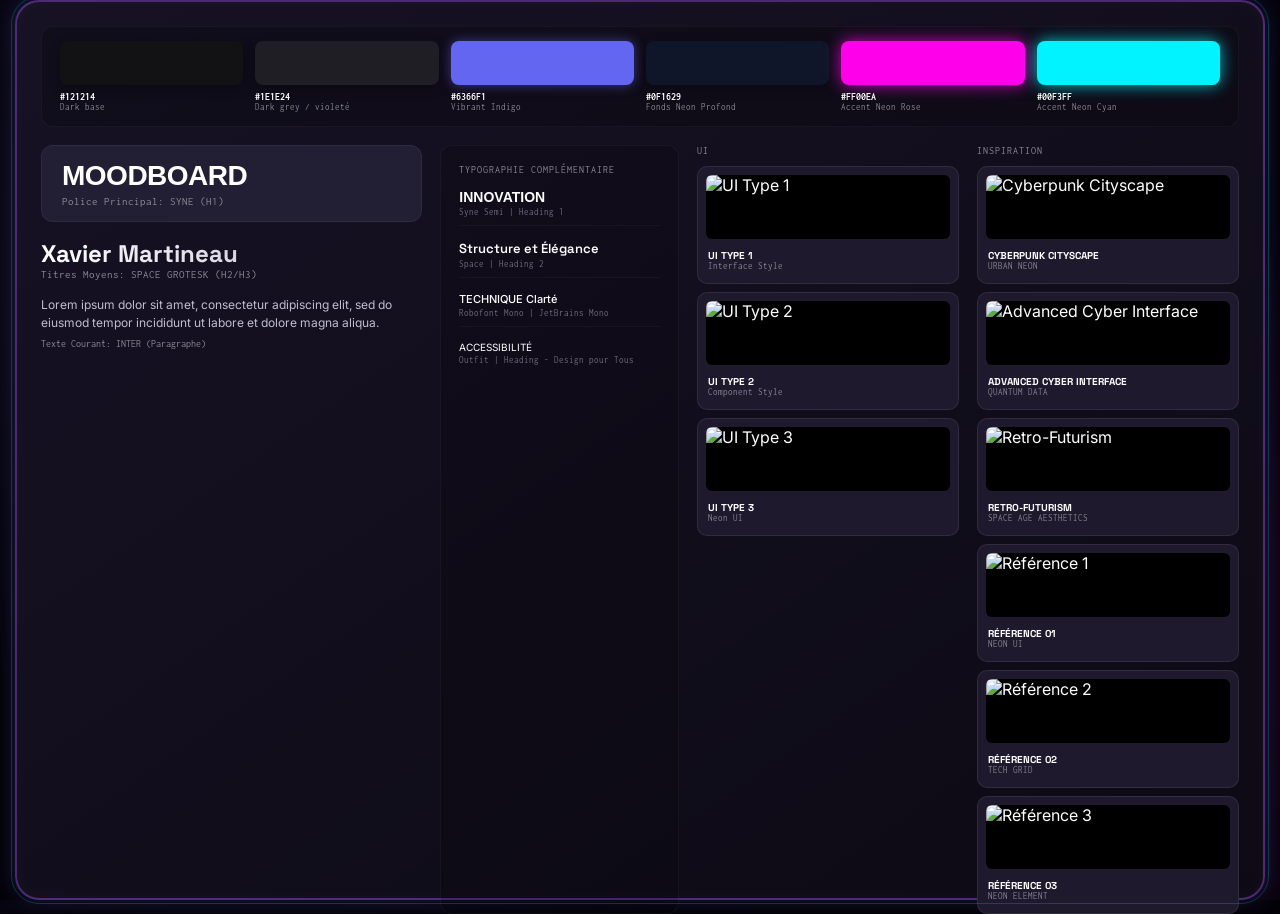
==== moodboard.html @ 45db5980 "Moodboard xavier Start" ====
<!doctype html>
<html lang="fr">
  <head>
    <meta charset="UTF-8" />
    <meta name="viewport" content="width=device-width, initial-scale=1.0" />
    <title>Xavier Martineau - Moodboard</title>
    <link rel="stylesheet" href="moodboard.css" />
  </head>

  <body>
    <div class="moodboard-container">
      <!-- Palette de Couleurs -->
      <div class="color-palette-section">
        <div class="color-card">
          <div class="color-box color-1"></div>
          <div class="color-info">
            <div class="color-hex">#121214</div>
            <div class="color-desc">Dark base</div>
          </div>
        </div>

        <div class="color-card">
          <div class="color-box color-2"></div>
          <div class="color-info">
            <div class="color-hex">#1E1E24</div>
            <div class="color-desc">Dark grey / violeté</div>
          </div>
        </div>

        <div class="color-card">
          <div class="color-box color-3"></div>
          <div class="color-info">
            <div class="color-hex">#6366F1</div>
            <div class="color-desc">Vibrant Indigo</div>
          </div>
        </div>

        <div class="color-card">
          <div class="color-box color-4"></div>
          <div class="color-info">
            <div class="color-hex">#0F1629</div>
            <div class="color-desc">Fonds Neon Profond</div>
          </div>
        </div>

        <div class="color-card">
          <div class="color-box color-5"></div>
          <div class="color-info">
            <div class="color-hex">#FF00EA</div>
            <div class="color-desc">Accent Neon Rose</div>
          </div>
        </div>

        <div class="color-card">
          <div class="color-box color-6"></div>
          <div class="color-info">
            <div class="color-hex">#00F3FF</div>
            <div class="color-desc">Accent Neon Cyan</div>
          </div>
        </div>
      </div>

      <!-- Identité & Bio -->
      <div class="identity-section">
        <div class="brand-badge">
          <div class="brand-title">Moodboard</div>
          <div class="brand-subtitle">Police Principal: SYNE (H1)</div>
        </div>

        <div>
          <div class="profile-title">Xavier Martineau</div>
          <div class="profile-subtitle-type">
            Titres Moyens: SPACE GROTESK (H2/H3)
          </div>
        </div>

        <div>
          <div class="bio-text">
            Lorem ipsum dolor sit amet, consectetur adipiscing elit, sed do
            eiusmod tempor incididunt ut labore et dolore magna aliqua.
          </div>
          <div class="bio-type bio-margin">
            Texte Courant: INTER (Paragraphe)
          </div>
        </div>
      </div>

      <!-- Hiérarchie Typographique -->
      <div class="typography-section">
        <div class="section-header-title">TYPOGRAPHIE COMPLÉMENTAIRE</div>

        <div class="typo-item">
          <h1>INNOVATION</h1>
          <div class="typo-meta">Syne Semi | Heading 1</div>
        </div>

        <div class="typo-item">
          <h2>Structure et Élégance</h2>
          <div class="typo-meta">Space | Heading 2</div>
        </div>

        <div class="typo-item">
          <h3>TECHNIQUE Clarté</h3>
          <div class="typo-meta">Robofont Mono | JetBrains Mono</div>
        </div>

        <div class="typo-item">
          <h4>ACCESSIBILITÉ</h4>
          <div class="typo-meta">Outfit | Heading - Design pour Tous</div>
        </div>
      </div>

      <!-- Colonne UI -->
      <div class="visuals-column">
        <div class="column-group-title">UI</div>

        <div class="style-card-img">
          <div class="style-image-container">
            <img src="img/ui_1.png" alt="UI Type 1" />
          </div>
          <div class="style-footer-text">
            <div class="style-title">UI TYPE 1</div>
            <div class="style-subtitle">Interface Style</div>
          </div>
        </div>

        <div class="style-card-img">
          <div class="style-image-container">
            <img src="img/ui_2.png" alt="UI Type 2" />
          </div>
          <div class="style-footer-text">
            <div class="style-title">UI TYPE 2</div>
            <div class="style-subtitle">Component Style</div>
          </div>
        </div>

        <div class="style-card-img">
          <div class="style-image-container">
            <img src="img/ui_3.png" alt="UI Type 3" />
          </div>
          <div class="style-footer-text">
            <div class="style-title">UI TYPE 3</div>
            <div class="style-subtitle">Neon UI</div>
          </div>
        </div>
      </div>

      <!-- Colonne Inspiration -->
      <div class="visuals-column">
        <div class="column-group-title">INSPIRATION</div>

        <div class="style-card-img">
          <div class="style-image-container">
            <img src="img/visuel_1.png" alt="Cyberpunk Cityscape" />
          </div>
          <div class="style-footer-text">
            <div class="style-title">CYBERPUNK CITYSCAPE</div>
            <div class="style-subtitle">URBAN NEON</div>
          </div>
        </div>

        <div class="style-card-img">
          <div class="style-image-container">
            <img src="img/visuel_2.png" alt="Advanced Cyber Interface" />
          </div>
          <div class="style-footer-text">
            <div class="style-title">ADVANCED CYBER INTERFACE</div>
            <div class="style-subtitle">QUANTUM DATA</div>
          </div>
        </div>

        <div class="style-card-img">
          <div class="style-image-container">
            <img src="img/visuel_3.png" alt="Retro-Futurism" />
          </div>
          <div class="style-footer-text">
            <div class="style-title">RETRO-FUTURISM</div>
            <div class="style-subtitle">SPACE AGE AESTHETICS</div>
          </div>
        </div>

        <div class="style-card-img">
          <div class="style-image-container">
            <img src="img/visuel_4.png" alt="Référence 1" />
          </div>
          <div class="style-footer-text">
            <div class="style-title">RÉFÉRENCE 01</div>
            <div class="style-subtitle">NEON UI</div>
          </div>
        </div>

        <div class="style-card-img">
          <div class="style-image-container">
            <img src="img/visuel_5.png" alt="Référence 2" />
          </div>
          <div class="style-footer-text">
            <div class="style-title">RÉFÉRENCE 02</div>
            <div class="style-subtitle">TECH GRID</div>
          </div>
        </div>

        <div class="style-card-img">
          <div class="style-image-container">
            <img src="img/visuel_6.png" alt="Référence 3" />
          </div>
          <div class="style-footer-text">
            <div class="style-title">RÉFÉRENCE 03</div>
            <div class="style-subtitle">NEON ELEMENT</div>
          </div>
        </div>
      </div>
    </div>
  </body>
</html>
---- moodboard.css ----
@import url("https://fonts.googleapis.com/css2?family=Inter:wght@300;400;500;600&family=Space+Grotesk:wght@400;500;700&family=Speedy&family=Inconsolata:wght@400;700&display=swap");

* {
  box-sizing: border-box;
  margin: 0;
  padding: 0;
}

body {
  background-color: #05030a;
  background-image:
    radial-gradient(
      circle at 20% 30%,
      rgba(99, 102, 241, 0.15) 0%,
      transparent 40%
    ),
    radial-gradient(
      circle at 80% 70%,
      rgba(255, 0, 212, 0.15) 0%,
      transparent 40%
    ),
    radial-gradient(
      circle at 50% 50%,
      rgba(0, 244, 255, 0.1) 0%,
      transparent 60%
    );
  color: #ffffff;
  font-family: "Inter", sans-serif;
  height: 100vh;
  width: 100vw;
  overflow: hidden;
  display: flex;
  justify-content: center;
  align-items: center;
  padding: 15px;
}

.moodboard-container {
  width: 1320px;
  max-width: 100%;
  max-height: 100vh;
  background: linear-gradient(145deg, #161224 0%, #0d0a15 100%);
  border: 2px solid rgba(168, 85, 247, 0.4);
  box-shadow:
    0 0 25px rgba(99, 102, 241, 0.25),
    inset 0 0 15px rgba(255, 255, 255, 0.03),
    0 25px 50px rgba(0, 0, 0, 0.8);
  border-radius: 24px;
  padding: 24px;
  display: grid;
  grid-template-columns: 1.6fr 1fr 1.1fr 1.1fr;
  grid-template-rows: auto 1fr;
  gap: 18px;
  position: relative;
}

.moodboard-container::before {
  content: "";
  position: absolute;
  top: -6px;
  left: -6px;
  right: -6px;
  bottom: -6px;
  border: 1px solid rgba(0, 244, 255, 0.2);
  border-radius: 28px;
  pointer-events: none;
}

.color-palette-section {
  grid-column: 1 / -1;
  display: flex;
  gap: 12px;
  justify-content: space-between;
  background: rgba(0, 0, 0, 0.2);
  padding: 14px 18px;
  border-radius: 12px;
  border: 1px solid rgba(255, 255, 255, 0.04);
}

.color-card {
  flex: 1;
  display: flex;
  flex-direction: column;
  gap: 6px;
}

.color-box {
  height: 44px;
  border-radius: 8px;
  box-shadow: 0 4px 12px rgba(0, 0, 0, 0.3);
}

.color-1 {
  background-color: #121214;
}
.color-2 {
  background-color: #1e1e24;
}
.color-3 {
  background-color: #6366f1;
  box-shadow: 0 0 12px rgba(99, 102, 241, 0.5);
}
.color-4 {
  background-color: #0f1629;
}
.color-5 {
  background-color: #ff00ea;
  box-shadow: 0 0 16px rgba(255, 0, 234, 0.8);
}
.color-6 {
  background-color: #00f3ff;
  box-shadow: 0 0 16px rgba(0, 243, 255, 0.8);
}

.color-info {
  font-size: 10px;
  font-family: "Inconsolata", monospace;
}

.color-hex {
  color: #fff;
  font-weight: 700;
}

.color-desc {
  color: #8a8894;
  font-size: 9px;
}

.identity-section {
  grid-column: 1 / 2;
  display: flex;
  flex-direction: column;
  gap: 16px;
}

.brand-badge {
  background: #221e33;
  padding: 14px 20px;
  border-radius: 12px;
  border: 1px solid rgba(255, 255, 255, 0.06);
  display: inline-block;
}

.brand-title {
  font-family: "Speedy", sans-serif;
  font-size: 28px;
  font-weight: 800;
  letter-spacing: -0.5px;
  color: #ffffff;
  text-transform: uppercase;
  white-space: nowrap;
}

.brand-subtitle {
  font-size: 11px;
  color: #8a8894;
  margin-top: 4px;
  font-family: "Inconsolata", monospace;
}

.profile-title {
  font-family: "Space Grotesk", sans-serif;
  font-size: 24px;
  font-weight: 700;
  color: #f0edf6;
  background: linear-gradient(90deg, #fff, #b8b2cb);
  -webkit-background-clip: text;
  -webkit-text-fill-color: transparent;
}

.profile-subtitle-type {
  font-size: 11px;
  color: #8a8894;
  font-family: "Inconsolata", monospace;
}

.bio-text {
  font-size: 12px;
  line-height: 1.5;
  color: #c0bdd0;
}

.bio-type {
  font-size: 10px;
  color: #8a8894;
  font-family: "Inconsolata", monospace;
}

.bio-margin {
  margin-top: 6px;
}

.typography-section {
  grid-column: 2 / 3;
  background: rgba(0, 0, 0, 0.15);
  padding: 18px;
  border-radius: 12px;
  border: 1px solid rgba(255, 255, 255, 0.04);
  display: flex;
  flex-direction: column;
  gap: 14px;
}

.section-header-title {
  font-size: 10px;
  font-family: "Inconsolata", monospace;
  color: #8a8894;
  letter-spacing: 1px;
  text-transform: uppercase;
}

.typo-item h1 {
  font-family: "Speedy", sans-serif;
  font-size: 14px;
  font-weight: 700;
}
.typo-item h2 {
  font-family: "Space Grotesk", sans-serif;
  font-size: 13px;
  font-weight: 600;
}
.typo-item h3 {
  font-family: "Inter", sans-serif;
  font-size: 11px;
  font-weight: 500;
}
.typo-item h4 {
  font-family: "Inter", sans-serif;
  font-size: 10px;
  font-weight: 400;
}

.typo-meta {
  font-size: 9px;
  color: #706c80;
  font-family: "Inconsolata", monospace;
  margin-top: 2px;
}

.typo-item {
  border-bottom: 1px solid rgba(255, 255, 255, 0.04);
  padding-bottom: 8px;
}
.typo-item:last-child {
  border-bottom: none;
}

.visuals-column {
  display: flex;
  flex-direction: column;
  gap: 8px;
}

.column-group-title {
  font-size: 10px;
  font-family: "Inconsolata", monospace;
  color: #8a8894;
  letter-spacing: 1px;
  text-transform: uppercase;
  margin-bottom: 2px;
}

.style-card-ui {
  background: #141021;
  border-radius: 10px;
  padding: 14px;
  height: 64px;
  display: flex;
  flex-direction: column;
  justify-content: center;
  position: relative;
  overflow: hidden;
  border: 1px solid rgba(255, 255, 255, 0.08);
}

.neon-card {
  border: 1.5px solid #a855f7;
  box-shadow: 0 0 14px rgba(168, 85, 247, 0.25);
  background: linear-gradient(135deg, #181028 0%, #0e0a16 100%);
}

.brutalist-card {
  background: #e4e4e7;
  color: #000;
}

.black-text {
  color: #121214 !important;
}

.brutalist-element {
  position: absolute;
  right: 12px;
  bottom: 12px;
  width: 20px;
  height: 20px;
  background: #121214;
}

.glass-card {
  background: rgba(30, 25, 45, 0.6);
  backdrop-filter: blur(10px);
  border: 1px solid rgba(255, 255, 255, 0.12);
}

.glass-shape {
  position: absolute;
  right: 14px;
  bottom: 10px;
  width: 40px;
  height: 16px;
  background: rgba(255, 255, 255, 0.1);
  border-radius: 6px;
}

.style-card-img {
  background: #1e192d;
  border-radius: 10px;
  border: 1px solid rgba(255, 255, 255, 0.08);
  padding: 8px;
  display: flex;
  flex-direction: column;
  gap: 6px;
  overflow: hidden;
}

.style-image-container {
  width: 100%;
  height: 64px; /* légèrement plus grand pour les nouvelles cartes */
  border-radius: 6px;
  overflow: hidden;
  background: #000;
  display: flex;
  justify-content: center;
  align-items: center;
}

.style-image-container img {
  width: 100%;
  height: 100%;
  object-fit: cover; /* ajuste parfaitement */
  object-position: center; /* centre l’image */
}

.style-footer-text {
  padding: 4px 2px;
}
.visuals-column:nth-of-type(2) {
  display: grid;
  grid-template-columns: 1fr 1fr 1fr;

  gap: 12px;
  align-items: start;
}

.ui-card-title {
  font-size: 10.5px;
  font-weight: 700;
  font-family: "Space Grotesk", sans-serif;
  color: #fff;
  line-height: 1.2;
}

.style-title {
  font-size: 10px;
  font-weight: 700;
  font-family: "Space Grotesk", sans-serif;
  color: #fff;
}

.style-subtitle {
  font-size: 8.5px;
  color: #8a8894;
  font-family: "Inconsolata", monospace;
}
.moodboard-container > .visuals-column:nth-of-type(2) {
  display: grid !important;
  grid-template-columns: repeat(2, 1fr);
  gap: 12px;
}
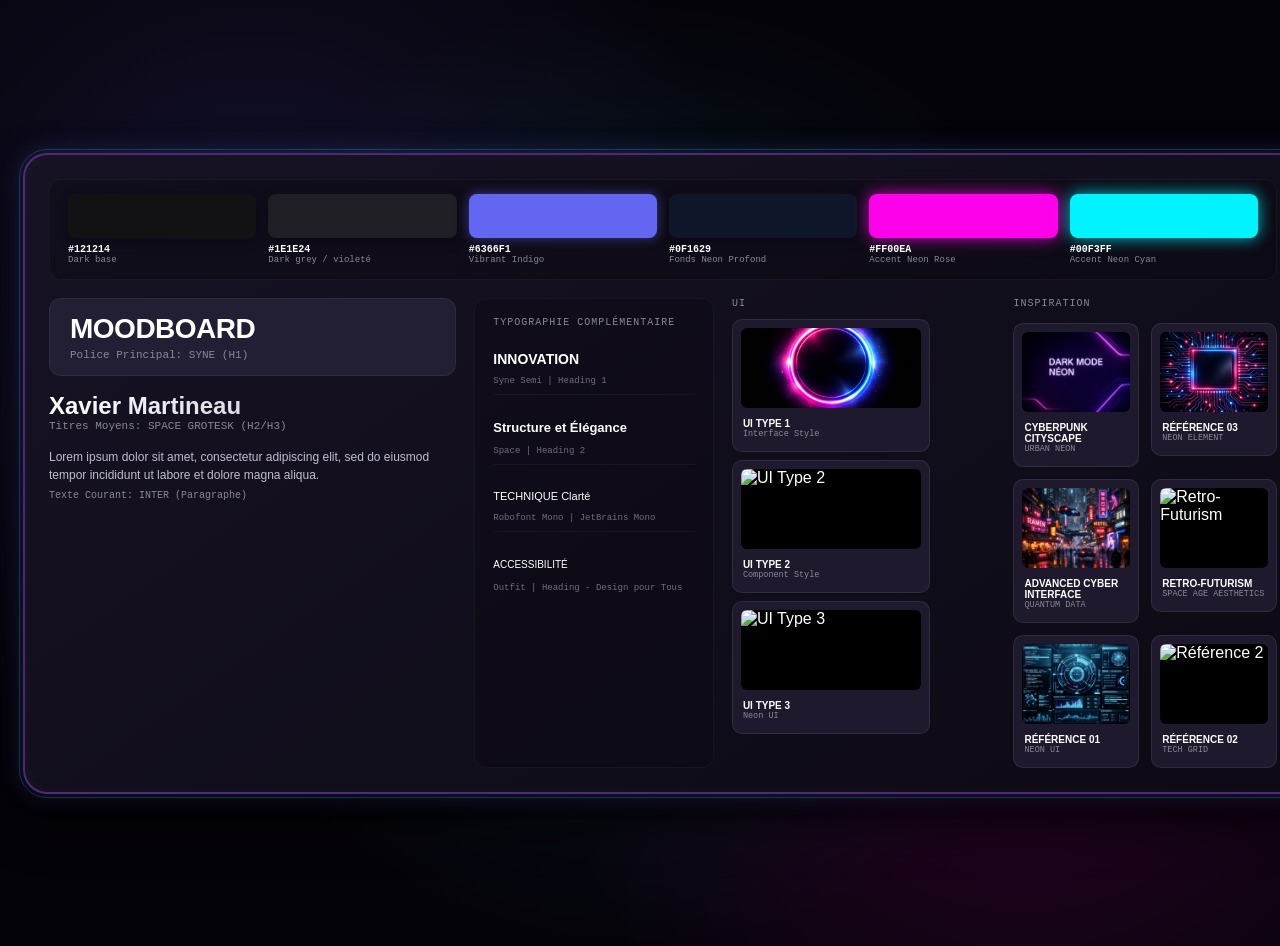
==== commit 802f8b43: "Fix moodboard" ====
--- a/moodboard.html
+++ b/moodboard.html
@@ -111,10 +111,10 @@
       </div>
 
       <!-- Colonne UI -->
-      <div class="visuals-column">
+      <div class="visuals-column ui-column">
         <div class="column-group-title">UI</div>
 
-        <div class="style-card-img">
+        <div class="style-card-img ui-card-1">
           <div class="style-image-container">
             <img src="img/ui_1.png" alt="UI Type 1" />
           </div>
@@ -124,7 +124,7 @@
           </div>
         </div>
 
-        <div class="style-card-img">
+        <div class="style-card-img ui-card-2">
           <div class="style-image-container">
             <img src="img/ui_2.png" alt="UI Type 2" />
           </div>
@@ -134,7 +134,7 @@
           </div>
         </div>
 
-        <div class="style-card-img">
+        <div class="style-card-img ui-card-3">
           <div class="style-image-container">
             <img src="img/ui_3.png" alt="UI Type 3" />
           </div>
@@ -146,10 +146,10 @@
       </div>
 
       <!-- Colonne Inspiration -->
-      <div class="visuals-column">
+      <div class="visuals-column inspiration-column">
         <div class="column-group-title">INSPIRATION</div>
 
-        <div class="style-card-img">
+        <div class="style-card-img inspiration-card-1">
           <div class="style-image-container">
             <img src="img/visuel_1.png" alt="Cyberpunk Cityscape" />
           </div>
@@ -159,7 +159,7 @@
           </div>
         </div>
 
-        <div class="style-card-img">
+        <div class="style-card-img inspiration-card-2">
           <div class="style-image-container">
             <img src="img/visuel_2.png" alt="Advanced Cyber Interface" />
           </div>
@@ -169,7 +169,7 @@
           </div>
         </div>
 
-        <div class="style-card-img">
+        <div class="style-card-img inspiration-card-3">
           <div class="style-image-container">
             <img src="img/visuel_3.png" alt="Retro-Futurism" />
           </div>
@@ -179,7 +179,7 @@
           </div>
         </div>
 
-        <div class="style-card-img">
+        <div class="style-card-img inspiration-card-4">
           <div class="style-image-container">
             <img src="img/visuel_4.png" alt="Référence 1" />
           </div>
@@ -189,7 +189,7 @@
           </div>
         </div>
 
-        <div class="style-card-img">
+        <div class="style-card-img inspiration-card-5">
           <div class="style-image-container">
             <img src="img/visuel_5.png" alt="Référence 2" />
           </div>
@@ -199,7 +199,7 @@
           </div>
         </div>
 
-        <div class="style-card-img">
+        <div class="style-card-img inspiration-card-6">
           <div class="style-image-container">
             <img src="img/visuel_6.png" alt="Référence 3" />
           </div>
--- a/moodboard.css
+++ b/moodboard.css
@@ -1,3 +1,7 @@
+Tu as raison, ça a coupé net.  
+Je te redonne le **CSS complet**, propre, avec la colonne **INSPIRATION** en **3 colonnes × 2 rangées**.
+
+```css
 @import url("https://fonts.googleapis.com/css2?family=Inter:wght@300;400;500;600&family=Space+Grotesk:wght@400;500;700&family=Speedy&family=Inconsolata:wght@400;700&display=swap");
 
 * {
@@ -9,21 +13,9 @@
 body {
   background-color: #05030a;
   background-image:
-    radial-gradient(
-      circle at 20% 30%,
-      rgba(99, 102, 241, 0.15) 0%,
-      transparent 40%
-    ),
-    radial-gradient(
-      circle at 80% 70%,
-      rgba(255, 0, 212, 0.15) 0%,
-      transparent 40%
-    ),
-    radial-gradient(
-      circle at 50% 50%,
-      rgba(0, 244, 255, 0.1) 0%,
-      transparent 60%
-    );
+    radial-gradient(circle at 20% 30%, rgba(99, 102, 241, 0.15) 0%, transparent 40%),
+    radial-gradient(circle at 80% 70%, rgba(255, 0, 212, 0.15) 0%, transparent 40%),
+    radial-gradient(circle at 50% 50%, rgba(0, 244, 255, 0.1) 0%, transparent 60%);
   color: #ffffff;
   font-family: "Inter", sans-serif;
   height: 100vh;
@@ -48,7 +40,7 @@
   border-radius: 24px;
   padding: 24px;
   display: grid;
-  grid-template-columns: 1.6fr 1fr 1.1fr 1.1fr;
+  grid-template-columns: 1.7fr 1fr 1.1fr 1.1fr;
   grid-template-rows: auto 1fr;
   gap: 18px;
   position: relative;
@@ -66,6 +58,7 @@
   pointer-events: none;
 }
 
+/* Palette de couleurs */
 .color-palette-section {
   grid-column: 1 / -1;
   display: flex;
@@ -90,19 +83,13 @@
   box-shadow: 0 4px 12px rgba(0, 0, 0, 0.3);
 }
 
-.color-1 {
-  background-color: #121214;
-}
-.color-2 {
-  background-color: #1e1e24;
-}
+.color-1 { background-color: #121214; }
+.color-2 { background-color: #1e1e24; }
 .color-3 {
   background-color: #6366f1;
   box-shadow: 0 0 12px rgba(99, 102, 241, 0.5);
 }
-.color-4 {
-  background-color: #0f1629;
-}
+.color-4 { background-color: #0f1629; }
 .color-5 {
   background-color: #ff00ea;
   box-shadow: 0 0 16px rgba(255, 0, 234, 0.8);
@@ -127,6 +114,7 @@
   font-size: 9px;
 }
 
+/* Identité */
 .identity-section {
   grid-column: 1 / 2;
   display: flex;
@@ -187,10 +175,9 @@
   font-family: "Inconsolata", monospace;
 }
 
-.bio-margin {
-  margin-top: 6px;
-}
-
+.bio-margin { margin-top: 6px; }
+
+/* Typographie */
 .typography-section {
   grid-column: 2 / 3;
   background: rgba(0, 0, 0, 0.15);
@@ -210,26 +197,10 @@
   text-transform: uppercase;
 }
 
-.typo-item h1 {
-  font-family: "Speedy", sans-serif;
-  font-size: 14px;
-  font-weight: 700;
-}
-.typo-item h2 {
-  font-family: "Space Grotesk", sans-serif;
-  font-size: 13px;
-  font-weight: 600;
-}
-.typo-item h3 {
-  font-family: "Inter", sans-serif;
-  font-size: 11px;
-  font-weight: 500;
-}
-.typo-item h4 {
-  font-family: "Inter", sans-serif;
-  font-size: 10px;
-  font-weight: 400;
-}
+.typo-item h1 { font-family: "Speedy", sans-serif; font-size: 14px; font-weight: 700; }
+.typo-item h2 { font-family: "Space Grotesk", sans-serif; font-size: 13px; font-weight: 600; }
+.typo-item h3 { font-family: "Inter", sans-serif; font-size: 11px; font-weight: 500; }
+.typo-item h4 { font-family: "Inter", sans-serif; font-size: 10px; font-weight: 400; }
 
 .typo-meta {
   font-size: 9px;
@@ -242,10 +213,9 @@
   border-bottom: 1px solid rgba(255, 255, 255, 0.04);
   padding-bottom: 8px;
 }
-.typo-item:last-child {
-  border-bottom: none;
-}
-
+.typo-item:last-child { border-bottom: none; }
+
+/* Colonnes visuelles */
 .visuals-column {
   display: flex;
   flex-direction: column;
@@ -259,61 +229,10 @@
   letter-spacing: 1px;
   text-transform: uppercase;
   margin-bottom: 2px;
-}
-
-.style-card-ui {
-  background: #141021;
-  border-radius: 10px;
-  padding: 14px;
-  height: 64px;
-  display: flex;
-  flex-direction: column;
-  justify-content: center;
-  position: relative;
-  overflow: hidden;
-  border: 1px solid rgba(255, 255, 255, 0.08);
-}
-
-.neon-card {
-  border: 1.5px solid #a855f7;
-  box-shadow: 0 0 14px rgba(168, 85, 247, 0.25);
-  background: linear-gradient(135deg, #181028 0%, #0e0a16 100%);
-}
-
-.brutalist-card {
-  background: #e4e4e7;
-  color: #000;
-}
-
-.black-text {
-  color: #121214 !important;
-}
-
-.brutalist-element {
-  position: absolute;
-  right: 12px;
-  bottom: 12px;
-  width: 20px;
-  height: 20px;
-  background: #121214;
-}
-
-.glass-card {
-  background: rgba(30, 25, 45, 0.6);
-  backdrop-filter: blur(10px);
-  border: 1px solid rgba(255, 255, 255, 0.12);
-}
-
-.glass-shape {
-  position: absolute;
-  right: 14px;
-  bottom: 10px;
-  width: 40px;
-  height: 16px;
-  background: rgba(255, 255, 255, 0.1);
-  border-radius: 6px;
-}
-
+  grid-column: 1 / -1;
+}
+
+/* Cartes avec images (UI + Inspiration) */
 .style-card-img {
   background: #1e192d;
   border-radius: 10px;
@@ -327,7 +246,7 @@
 
 .style-image-container {
   width: 100%;
-  height: 64px; /* légèrement plus grand pour les nouvelles cartes */
+  height: 80px;
   border-radius: 6px;
   overflow: hidden;
   background: #000;
@@ -339,34 +258,19 @@
 .style-image-container img {
   width: 100%;
   height: 100%;
-  object-fit: cover; /* ajuste parfaitement */
-  object-position: center; /* centre l’image */
+  object-fit: cover;
+  object-position: center;
 }
 
 .style-footer-text {
   padding: 4px 2px;
 }
-.visuals-column:nth-of-type(2) {
-  display: grid;
-  grid-template-columns: 1fr 1fr 1fr;
-
-  gap: 12px;
-  align-items: start;
-}
-
-.ui-card-title {
-  font-size: 10.5px;
+
+.style-title {
+  font-size: 10px;
   font-weight: 700;
   font-family: "Space Grotesk", sans-serif;
   color: #fff;
-  line-height: 1.2;
-}
-
-.style-title {
-  font-size: 10px;
-  font-weight: 700;
-  font-family: "Space Grotesk", sans-serif;
-  color: #fff;
 }
 
 .style-subtitle {
@@ -374,8 +278,32 @@
   color: #8a8894;
   font-family: "Inconsolata", monospace;
 }
-.moodboard-container > .visuals-column:nth-of-type(2) {
+
+.ui-column {
+  display: flex;
+  flex-direction: column;
+  gap: 8px;
+  min-width: 150px;
+  max-width: 180px;
+}
+
+.ui-card-1,
+.ui-card-2,
+.ui-card-3 {
+  width: 100%;
+}
+
+.inspiration-column {
   display: grid !important;
-  grid-template-columns: repeat(2, 1fr);
+  grid-template-columns: repeat(2, minmax(0, 1fr));
+  grid-auto-rows: auto;
   gap: 12px;
-}
+  align-items: start;
+}
+
+.inspiration-card-1 { grid-column: 1; grid-row: 2; }
+.inspiration-card-2 { grid-column: 1; grid-row: 3; }
+.inspiration-card-3 { grid-column: 2; grid-row: 3; }
+.inspiration-card-4 { grid-column: 1; grid-row: 4; }
+.inspiration-card-5 { grid-column: 2; grid-row: 4; }
+.inspiration-card-6 { grid-column: 2; grid-row: 2; }
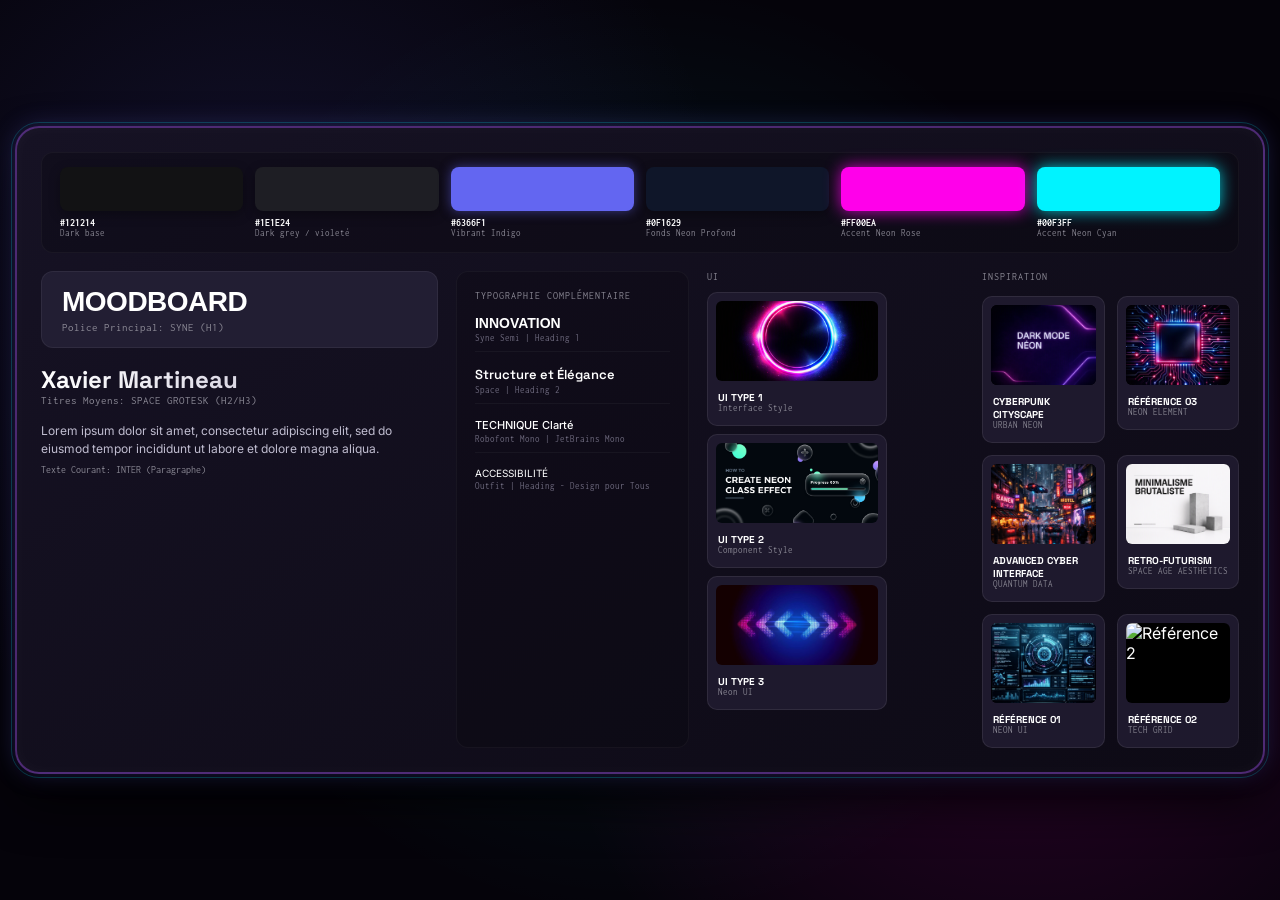
==== commit d714e102: "Correction" ====
--- a/moodboard.html
+++ b/moodboard.html
@@ -126,7 +126,7 @@
 
         <div class="style-card-img ui-card-2">
           <div class="style-image-container">
-            <img src="img/ui_2.png" alt="UI Type 2" />
+            <img src="img/ui_2.jpg" alt="UI Type 2" />
           </div>
           <div class="style-footer-text">
             <div class="style-title">UI TYPE 2</div>
@@ -136,7 +136,7 @@
 
         <div class="style-card-img ui-card-3">
           <div class="style-image-container">
-            <img src="img/ui_3.png" alt="UI Type 3" />
+            <img src="img/ui_3.jpg" alt="UI Type 3" />
           </div>
           <div class="style-footer-text">
             <div class="style-title">UI TYPE 3</div>
@@ -151,7 +151,7 @@
 
         <div class="style-card-img inspiration-card-1">
           <div class="style-image-container">
-            <img src="img/visuel_1.png" alt="Cyberpunk Cityscape" />
+            <img src="./img/visuel_1.png" alt="Cyberpunk Cityscape" />
           </div>
           <div class="style-footer-text">
             <div class="style-title">CYBERPUNK CITYSCAPE</div>
@@ -161,7 +161,7 @@
 
         <div class="style-card-img inspiration-card-2">
           <div class="style-image-container">
-            <img src="img/visuel_2.png" alt="Advanced Cyber Interface" />
+            <img src="./img/visuel_2.png" alt="Advanced Cyber Interface" />
           </div>
           <div class="style-footer-text">
             <div class="style-title">ADVANCED CYBER INTERFACE</div>
@@ -171,7 +171,7 @@
 
         <div class="style-card-img inspiration-card-3">
           <div class="style-image-container">
-            <img src="img/visuel_3.png" alt="Retro-Futurism" />
+            <img src="./img/visuel_3.png" alt="Retro-Futurism" />
           </div>
           <div class="style-footer-text">
             <div class="style-title">RETRO-FUTURISM</div>
@@ -181,7 +181,7 @@
 
         <div class="style-card-img inspiration-card-4">
           <div class="style-image-container">
-            <img src="img/visuel_4.png" alt="Référence 1" />
+            <img src="./img/visuel_4.png" alt="Advenced cyber interface" />
           </div>
           <div class="style-footer-text">
             <div class="style-title">RÉFÉRENCE 01</div>
@@ -191,7 +191,7 @@
 
         <div class="style-card-img inspiration-card-5">
           <div class="style-image-container">
-            <img src="img/visuel_5.png" alt="Référence 2" />
+            <img src="./img/visuel_5.png" alt="Référence 2" />
           </div>
           <div class="style-footer-text">
             <div class="style-title">RÉFÉRENCE 02</div>
@@ -201,7 +201,7 @@
 
         <div class="style-card-img inspiration-card-6">
           <div class="style-image-container">
-            <img src="img/visuel_6.png" alt="Référence 3" />
+            <img src="./img/visuel_6.png" alt="Référence 3" />
           </div>
           <div class="style-footer-text">
             <div class="style-title">RÉFÉRENCE 03</div>
--- a/moodboard.css
+++ b/moodboard.css
@@ -1,7 +1,3 @@
-Tu as raison, ça a coupé net.  
-Je te redonne le **CSS complet**, propre, avec la colonne **INSPIRATION** en **3 colonnes × 2 rangées**.
-
-```css
 @import url("https://fonts.googleapis.com/css2?family=Inter:wght@300;400;500;600&family=Space+Grotesk:wght@400;500;700&family=Speedy&family=Inconsolata:wght@400;700&display=swap");
 
 * {
@@ -13,9 +9,21 @@
 body {
   background-color: #05030a;
   background-image:
-    radial-gradient(circle at 20% 30%, rgba(99, 102, 241, 0.15) 0%, transparent 40%),
-    radial-gradient(circle at 80% 70%, rgba(255, 0, 212, 0.15) 0%, transparent 40%),
-    radial-gradient(circle at 50% 50%, rgba(0, 244, 255, 0.1) 0%, transparent 60%);
+    radial-gradient(
+      circle at 20% 30%,
+      rgba(99, 102, 241, 0.15) 0%,
+      transparent 40%
+    ),
+    radial-gradient(
+      circle at 80% 70%,
+      rgba(255, 0, 212, 0.15) 0%,
+      transparent 40%
+    ),
+    radial-gradient(
+      circle at 50% 50%,
+      rgba(0, 244, 255, 0.1) 0%,
+      transparent 60%
+    );
   color: #ffffff;
   font-family: "Inter", sans-serif;
   height: 100vh;
@@ -83,13 +91,19 @@
   box-shadow: 0 4px 12px rgba(0, 0, 0, 0.3);
 }
 
-.color-1 { background-color: #121214; }
-.color-2 { background-color: #1e1e24; }
+.color-1 {
+  background-color: #121214;
+}
+.color-2 {
+  background-color: #1e1e24;
+}
 .color-3 {
   background-color: #6366f1;
   box-shadow: 0 0 12px rgba(99, 102, 241, 0.5);
 }
-.color-4 { background-color: #0f1629; }
+.color-4 {
+  background-color: #0f1629;
+}
 .color-5 {
   background-color: #ff00ea;
   box-shadow: 0 0 16px rgba(255, 0, 234, 0.8);
@@ -175,7 +189,9 @@
   font-family: "Inconsolata", monospace;
 }
 
-.bio-margin { margin-top: 6px; }
+.bio-margin {
+  margin-top: 6px;
+}
 
 /* Typographie */
 .typography-section {
@@ -197,10 +213,26 @@
   text-transform: uppercase;
 }
 
-.typo-item h1 { font-family: "Speedy", sans-serif; font-size: 14px; font-weight: 700; }
-.typo-item h2 { font-family: "Space Grotesk", sans-serif; font-size: 13px; font-weight: 600; }
-.typo-item h3 { font-family: "Inter", sans-serif; font-size: 11px; font-weight: 500; }
-.typo-item h4 { font-family: "Inter", sans-serif; font-size: 10px; font-weight: 400; }
+.typo-item h1 {
+  font-family: "Speedy", sans-serif;
+  font-size: 14px;
+  font-weight: 700;
+}
+.typo-item h2 {
+  font-family: "Space Grotesk", sans-serif;
+  font-size: 13px;
+  font-weight: 600;
+}
+.typo-item h3 {
+  font-family: "Inter", sans-serif;
+  font-size: 11px;
+  font-weight: 500;
+}
+.typo-item h4 {
+  font-family: "Inter", sans-serif;
+  font-size: 10px;
+  font-weight: 400;
+}
 
 .typo-meta {
   font-size: 9px;
@@ -213,7 +245,9 @@
   border-bottom: 1px solid rgba(255, 255, 255, 0.04);
   padding-bottom: 8px;
 }
-.typo-item:last-child { border-bottom: none; }
+.typo-item:last-child {
+  border-bottom: none;
+}
 
 /* Colonnes visuelles */
 .visuals-column {
@@ -301,9 +335,27 @@
   align-items: start;
 }
 
-.inspiration-card-1 { grid-column: 1; grid-row: 2; }
-.inspiration-card-2 { grid-column: 1; grid-row: 3; }
-.inspiration-card-3 { grid-column: 2; grid-row: 3; }
-.inspiration-card-4 { grid-column: 1; grid-row: 4; }
-.inspiration-card-5 { grid-column: 2; grid-row: 4; }
-.inspiration-card-6 { grid-column: 2; grid-row: 2; }
+.inspiration-card-1 {
+  grid-column: 1;
+  grid-row: 2;
+}
+.inspiration-card-2 {
+  grid-column: 1;
+  grid-row: 3;
+}
+.inspiration-card-3 {
+  grid-column: 2;
+  grid-row: 3;
+}
+.inspiration-card-4 {
+  grid-column: 1;
+  grid-row: 4;
+}
+.inspiration-card-5 {
+  grid-column: 2;
+  grid-row: 4;
+}
+.inspiration-card-6 {
+  grid-column: 2;
+  grid-row: 2;
+}
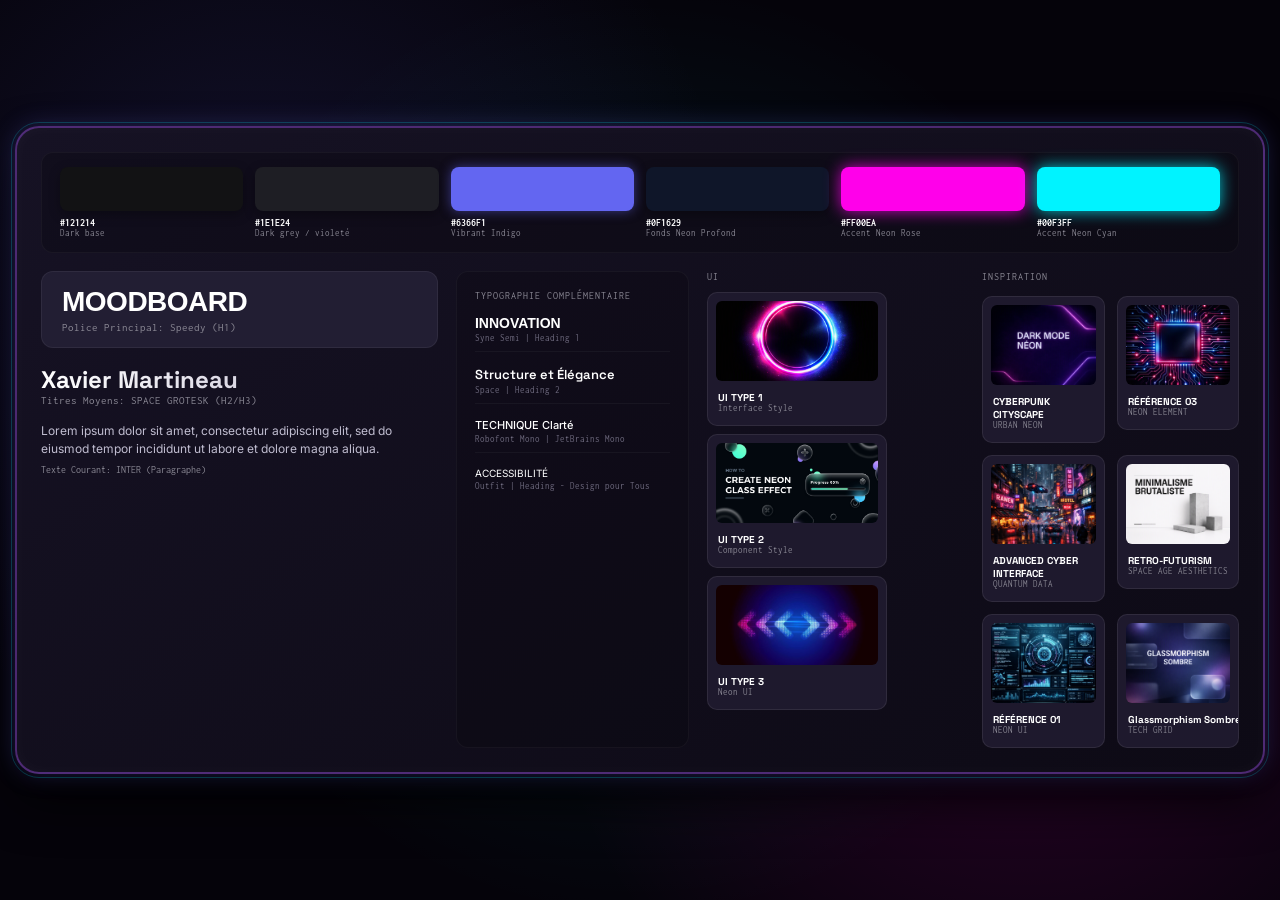
==== commit 45f21652: "Supresison du fichier doc" ====
--- a/moodboard.html
+++ b/moodboard.html
@@ -64,7 +64,7 @@
       <div class="identity-section">
         <div class="brand-badge">
           <div class="brand-title">Moodboard</div>
-          <div class="brand-subtitle">Police Principal: SYNE (H1)</div>
+          <div class="brand-subtitle">Police Principal: Speedy (H1)</div>
         </div>
 
         <div>
@@ -191,17 +191,17 @@
 
         <div class="style-card-img inspiration-card-5">
           <div class="style-image-container">
-            <img src="./img/visuel_5.png" alt="Référence 2" />
-          </div>
-          <div class="style-footer-text">
-            <div class="style-title">RÉFÉRENCE 02</div>
+            <img src="./img/visuel_5.png" alt="2" />
+          </div>
+          <div class="style-footer-text">
+            <div class="style-title">Glassmorphism Sombre</div>
             <div class="style-subtitle">TECH GRID</div>
           </div>
         </div>
 
         <div class="style-card-img inspiration-card-6">
           <div class="style-image-container">
-            <img src="./img/visuel_6.png" alt="Référence 3" />
+            <img src="./img/visuel_6.png" alt="Glassmorphism Sombre" />
           </div>
           <div class="style-footer-text">
             <div class="style-title">RÉFÉRENCE 03</div>
